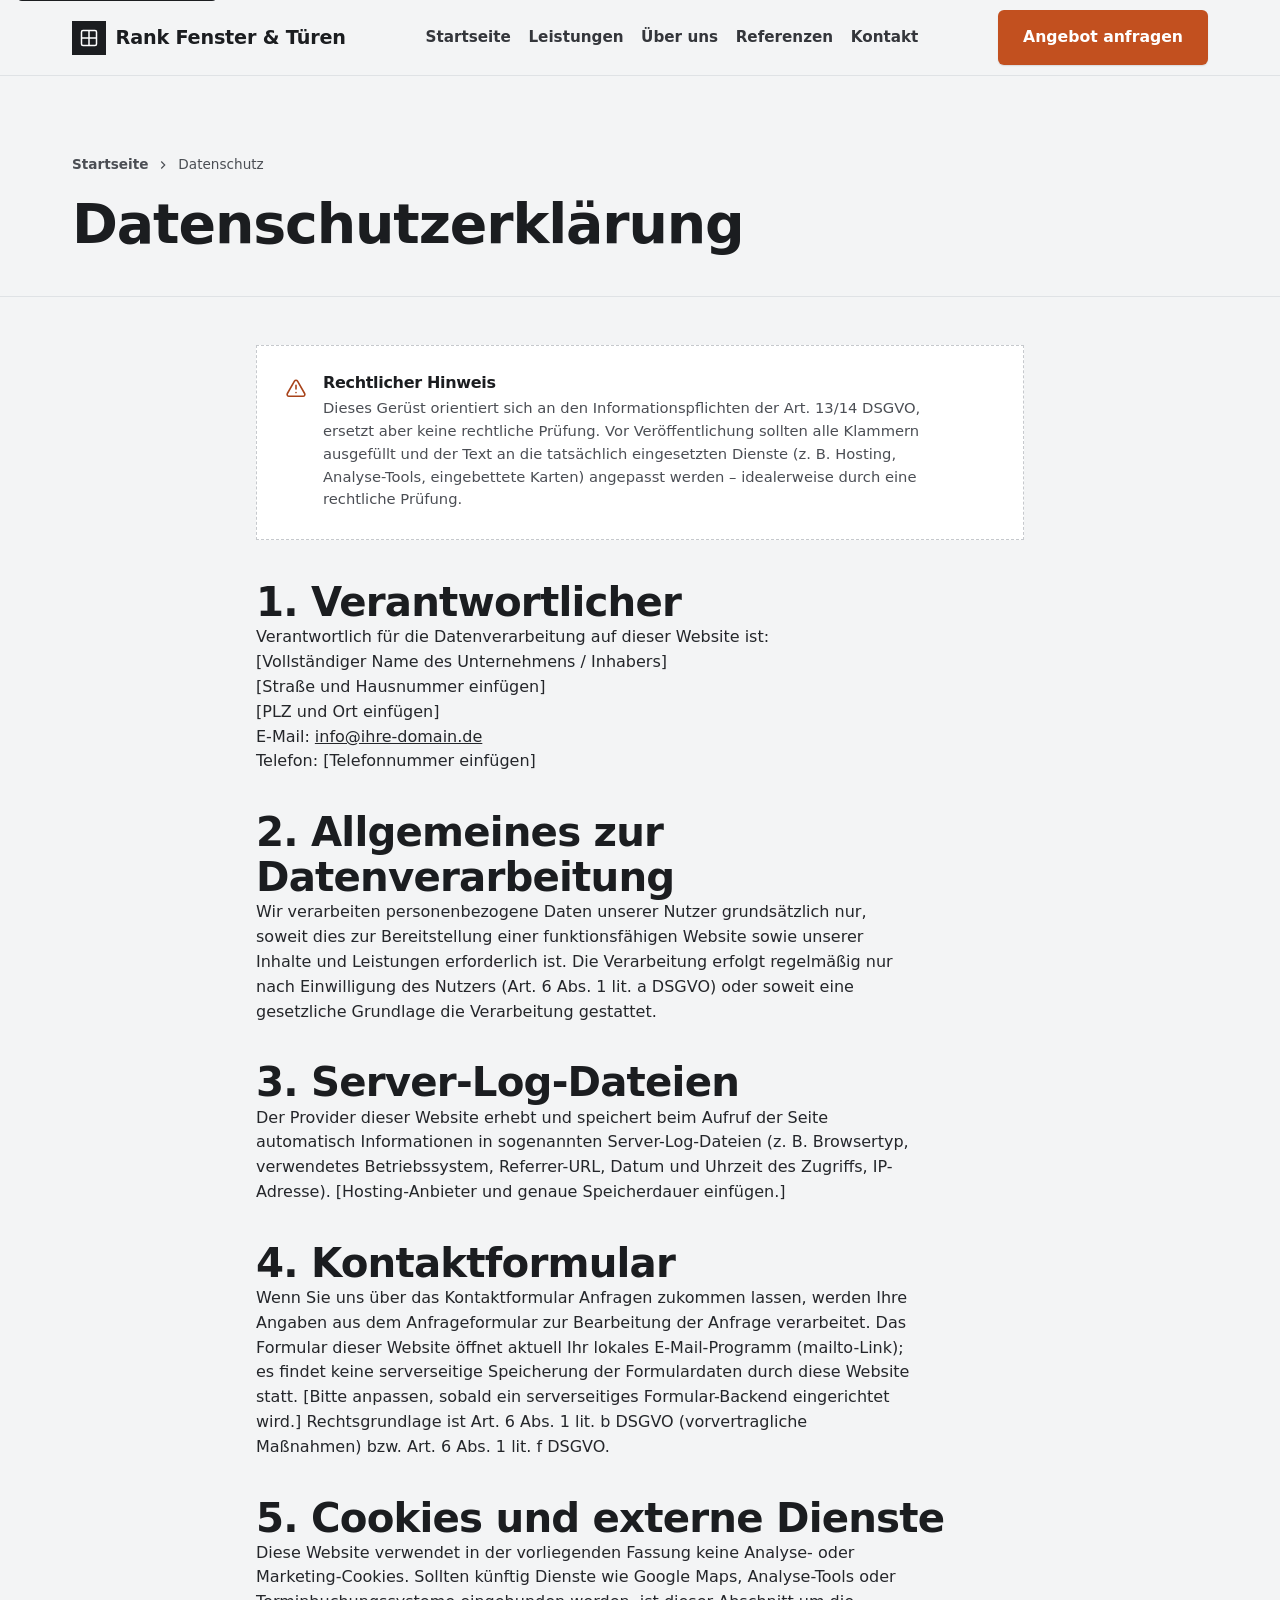
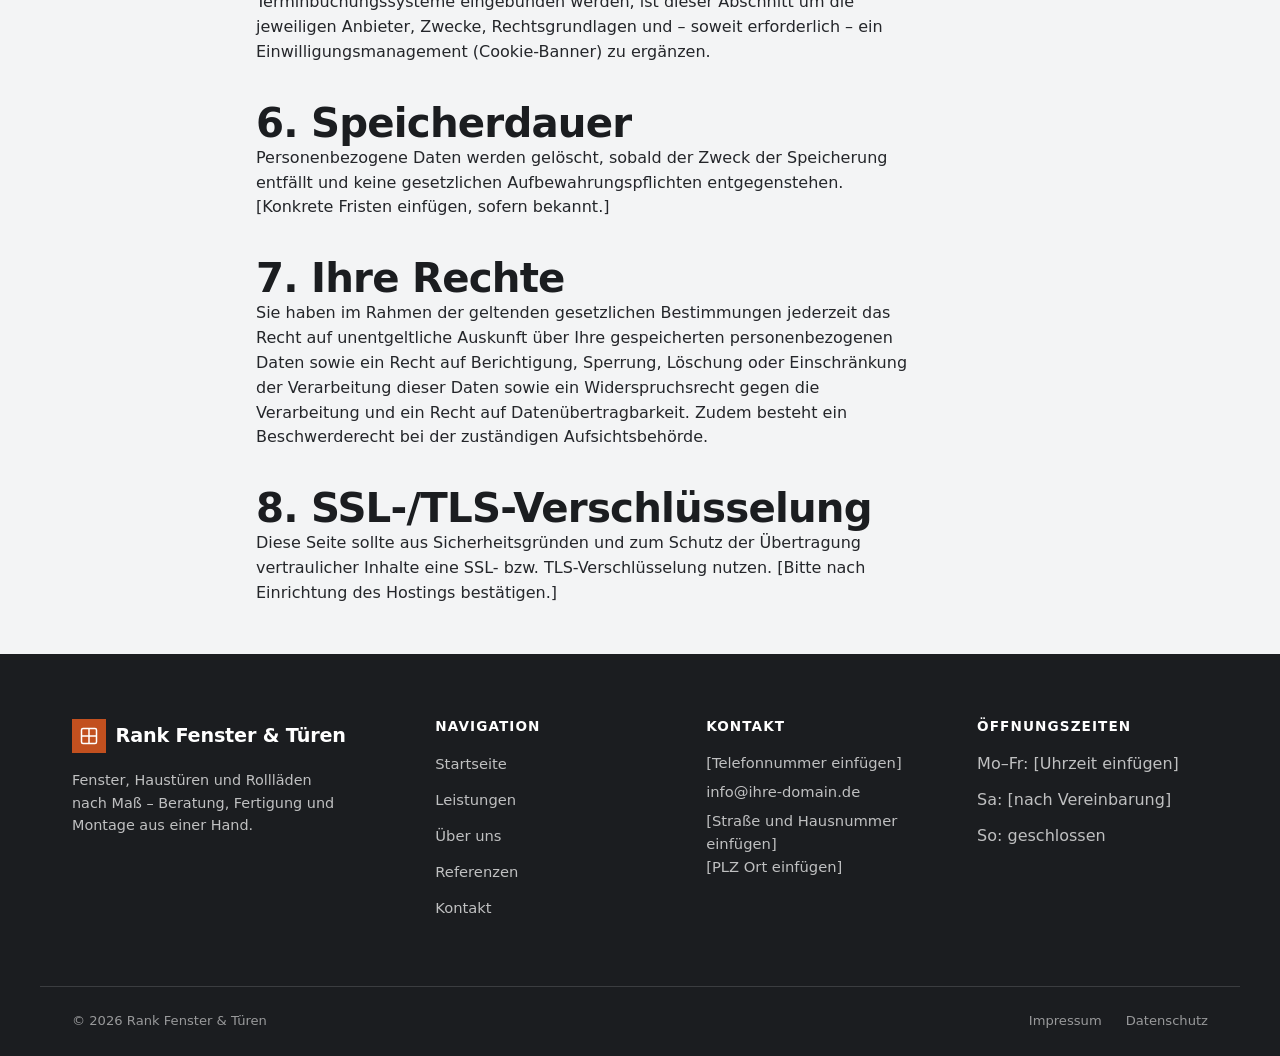
==== datenschutz.html @ 1743cc81 "Add complete company website for Rank Fenster & Türen Static HTML/CSS/JS multi-page site (Startseite" ====
<!DOCTYPE html>
<html lang="de">
<head>
<meta charset="UTF-8">
<meta name="viewport" content="width=device-width, initial-scale=1, viewport-fit=cover">
<title>Datenschutzerklärung – Rank Fenster &amp; Türen</title>
<meta name="description" content="Datenschutzerklärung von Rank Fenster & Türen.">
<link rel="canonical" href="datenschutz.html">
<meta name="theme-color" content="#1b1d20">
<meta name="robots" content="noindex">
<link rel="icon" type="image/svg+xml" href="assets/img/favicon.svg">
<link rel="stylesheet" href="assets/css/style.css">
</head>
<body>
<a class="skip-link" href="#main">Zum Inhalt springen</a>

<header class="site-header" data-site-header>
  <div class="container">
    <a href="index.html" class="brand">
      <span class="brand-mark" aria-hidden="true">
        <svg viewBox="0 0 24 24" fill="none"><rect x="2" y="2" width="20" height="20" rx="2" stroke="#fff" stroke-width="2"/><path d="M12 2V22M2 12H22" stroke="#fff" stroke-width="2"/></svg>
      </span>
      <span class="brand-name-full">Rank Fenster &amp; Türen</span>
      <span class="brand-name-short">Rank</span>
    </a>
    <nav class="nav-primary" aria-label="Hauptnavigation">
      <a href="index.html">Startseite</a>
      <a href="leistungen.html">Leistungen</a>
      <a href="ueber-uns.html">Über uns</a>
      <a href="referenzen.html">Referenzen</a>
      <a href="kontakt.html">Kontakt</a>
    </nav>
    <div class="header-actions">
      <a class="btn btn-primary" href="kontakt.html">Angebot anfragen</a>
      <button class="nav-toggle" data-nav-toggle aria-expanded="false" aria-controls="mobile-nav" aria-label="Menü öffnen">
        <svg class="icon-open" viewBox="0 0 24 24" fill="none" stroke="currentColor" stroke-width="1.75" stroke-linecap="round" aria-hidden="true"><path d="M3 6h18M3 12h18M3 18h18"/></svg>
        <svg class="icon-close" viewBox="0 0 24 24" fill="none" stroke="currentColor" stroke-width="1.75" stroke-linecap="round" aria-hidden="true"><path d="M6 6l12 12M18 6L6 18"/></svg>
      </button>
    </div>
  </div>
</header>

<div class="nav-mobile" id="mobile-nav" data-nav-mobile data-open="false">
  <nav aria-label="Mobile Navigation">
    <a href="index.html">Startseite</a>
    <a href="leistungen.html">Leistungen</a>
    <a href="ueber-uns.html">Über uns</a>
    <a href="referenzen.html">Referenzen</a>
    <a href="kontakt.html">Kontakt</a>
  </nav>
  <a class="btn btn-primary btn-block" href="kontakt.html">Angebot anfragen</a>
</div>

<main id="main">
  <div class="page-header">
    <div class="container">
      <nav class="breadcrumb" aria-label="Breadcrumb">
        <a href="index.html">Startseite</a>
        <svg viewBox="0 0 24 24" width="14" height="14" fill="none" stroke="currentColor" stroke-width="2" aria-hidden="true"><path d="m9 6 6 6-6 6"/></svg>
        <span aria-current="page">Datenschutz</span>
      </nav>
      <h1>Datenschutzerklärung</h1>
    </div>
  </div>

  <section class="section section--tight">
    <div class="container" style="max-width:52rem;">

      <div class="notice-box" style="margin-bottom:2.5rem;">
        <svg viewBox="0 0 24 24" fill="none" stroke="currentColor" stroke-width="1.75" stroke-linecap="round" stroke-linejoin="round" aria-hidden="true"><path d="M10.3 4.5 2.6 18a2 2 0 0 0 1.7 3h15.4a2 2 0 0 0 1.7-3L13.7 4.5a2 2 0 0 0-3.4 0Z"/><path d="M12 9v4M12 17h.01"/></svg>
        <div>
          <h2>Rechtlicher Hinweis</h2>
          <p>Dieses Gerüst orientiert sich an den Informationspflichten der Art. 13/14 DSGVO, ersetzt aber keine rechtliche Prüfung. Vor Veröffentlichung sollten alle Klammern ausgefüllt und der Text an die tatsächlich eingesetzten Dienste (z.&nbsp;B. Hosting, Analyse-Tools, eingebettete Karten) angepasst werden – idealerweise durch eine rechtliche Prüfung.</p>
        </div>
      </div>

      <h2>1. Verantwortlicher</h2>
      <p>
        Verantwortlich für die Datenverarbeitung auf dieser Website ist:<br>
        [Vollständiger Name des Unternehmens / Inhabers]<br>
        [Straße und Hausnummer einfügen]<br>
        [PLZ und Ort einfügen]<br>
        E-Mail: <a href="mailto:info@ihre-domain.de" style="text-decoration:underline;">info@ihre-domain.de</a><br>
        Telefon: [Telefonnummer einfügen]
      </p>

      <h2 style="margin-top:2.25rem;">2. Allgemeines zur Datenverarbeitung</h2>
      <p>Wir verarbeiten personenbezogene Daten unserer Nutzer grundsätzlich nur, soweit dies zur Bereitstellung einer funktionsfähigen Website sowie unserer Inhalte und Leistungen erforderlich ist. Die Verarbeitung erfolgt regelmäßig nur nach Einwilligung des Nutzers (Art. 6 Abs. 1 lit. a DSGVO) oder soweit eine gesetzliche Grundlage die Verarbeitung gestattet.</p>

      <h2 style="margin-top:2.25rem;">3. Server-Log-Dateien</h2>
      <p>Der Provider dieser Website erhebt und speichert beim Aufruf der Seite automatisch Informationen in sogenannten Server-Log-Dateien (z.&nbsp;B. Browsertyp, verwendetes Betriebssystem, Referrer-URL, Datum und Uhrzeit des Zugriffs, IP-Adresse). [Hosting-Anbieter und genaue Speicherdauer einfügen.]</p>

      <h2 style="margin-top:2.25rem;">4. Kontaktformular</h2>
      <p>Wenn Sie uns über das Kontaktformular Anfragen zukommen lassen, werden Ihre Angaben aus dem Anfrageformular zur Bearbeitung der Anfrage verarbeitet. Das Formular dieser Website öffnet aktuell Ihr lokales E-Mail-Programm (mailto-Link); es findet keine serverseitige Speicherung der Formulardaten durch diese Website statt. [Bitte anpassen, sobald ein serverseitiges Formular-Backend eingerichtet wird.] Rechtsgrundlage ist Art. 6 Abs. 1 lit. b DSGVO (vorvertragliche Maßnahmen) bzw. Art. 6 Abs. 1 lit. f DSGVO.</p>

      <h2 style="margin-top:2.25rem;">5. Cookies und externe Dienste</h2>
      <p>Diese Website verwendet in der vorliegenden Fassung keine Analyse- oder Marketing-Cookies. Sollten künftig Dienste wie Google Maps, Analyse-Tools oder Terminbuchungssysteme eingebunden werden, ist dieser Abschnitt um die jeweiligen Anbieter, Zwecke, Rechtsgrundlagen und – soweit erforderlich – ein Einwilligungsmanagement (Cookie-Banner) zu ergänzen.</p>

      <h2 style="margin-top:2.25rem;">6. Speicherdauer</h2>
      <p>Personenbezogene Daten werden gelöscht, sobald der Zweck der Speicherung entfällt und keine gesetzlichen Aufbewahrungspflichten entgegenstehen. [Konkrete Fristen einfügen, sofern bekannt.]</p>

      <h2 style="margin-top:2.25rem;">7. Ihre Rechte</h2>
      <p>Sie haben im Rahmen der geltenden gesetzlichen Bestimmungen jederzeit das Recht auf unentgeltliche Auskunft über Ihre gespeicherten personenbezogenen Daten sowie ein Recht auf Berichtigung, Sperrung, Löschung oder Einschränkung der Verarbeitung dieser Daten sowie ein Widerspruchsrecht gegen die Verarbeitung und ein Recht auf Datenübertragbarkeit. Zudem besteht ein Beschwerderecht bei der zuständigen Aufsichtsbehörde.</p>

      <h2 style="margin-top:2.25rem;">8. SSL-/TLS-Verschlüsselung</h2>
      <p>Diese Seite sollte aus Sicherheitsgründen und zum Schutz der Übertragung vertraulicher Inhalte eine SSL- bzw. TLS-Verschlüsselung nutzen. [Bitte nach Einrichtung des Hostings bestätigen.]</p>

    </div>
  </section>
</main>

<footer class="site-footer">
  <div class="container footer-grid">
    <div class="footer-brand">
      <a href="index.html" class="brand">
        <span class="brand-mark" aria-hidden="true">
          <svg viewBox="0 0 24 24" fill="none"><rect x="2" y="2" width="20" height="20" rx="2" stroke="#fff" stroke-width="2"/><path d="M12 2V22M2 12H22" stroke="#fff" stroke-width="2"/></svg>
        </span>
        <span>Rank Fenster &amp; Türen</span>
      </a>
      <p>Fenster, Haustüren und Rollläden nach Maß – Beratung, Fertigung und Montage aus einer Hand.</p>
    </div>
    <div class="footer-col">
      <h3>Navigation</h3>
      <ul>
        <li><a href="index.html">Startseite</a></li>
        <li><a href="leistungen.html">Leistungen</a></li>
        <li><a href="ueber-uns.html">Über uns</a></li>
        <li><a href="referenzen.html">Referenzen</a></li>
        <li><a href="kontakt.html">Kontakt</a></li>
      </ul>
    </div>
    <div class="footer-col">
      <h3>Kontakt</h3>
      <address>
        <a href="tel:+49XXXXXXXXX">[Telefonnummer einfügen]</a>
        <a href="mailto:info@ihre-domain.de">info@ihre-domain.de</a>
        <span>[Straße und Hausnummer einfügen]<br>[PLZ Ort einfügen]</span>
      </address>
    </div>
    <div class="footer-col">
      <h3>Öffnungszeiten</h3>
      <ul>
        <li>Mo–Fr: [Uhrzeit einfügen]</li>
        <li>Sa: [nach Vereinbarung]</li>
        <li>So: geschlossen</li>
      </ul>
    </div>
  </div>
  <div class="container footer-bottom">
    <span>&copy; <span data-current-year>2026</span> Rank Fenster &amp; Türen</span>
    <ul>
      <li><a href="impressum.html">Impressum</a></li>
      <li><a href="datenschutz.html">Datenschutz</a></li>
    </ul>
  </div>
</footer>

<script src="assets/js/main.js"></script>
</body>
</html>
---- assets/css/style.css ----
/* ==========================================================================
   RANK – FENSTER UND TÜREN
   Design-System: Tokens, Basis, Komponenten
   Farbwelt: kühles Anthrazit + kühles Off-White + Terrakotta-Akzent
   Radien: 0px für Bild-/Rahmenflächen ("Fenster"-Motiv), 6px für Bedienelemente
   ========================================================================== */

@font-face {
  font-family: 'Manrope';
  src: local('Manrope');
  font-display: swap;
}

:root {
  /* ---- Farben ---- */
  --ink-900: #1b1d20;
  --ink-800: #24262a;
  --ink-700: #34363b;
  --ink-600: #4b4e54;
  --ink-400: #7a7e85;
  --ink-200: #c6c9cd;

  --paper: #f3f4f5;
  --surface: #ffffff;
  --line: #dfe2e5;
  --line-strong: #c6c9cd;

  --accent: #c2501f;
  --accent-600: #a8431a;
  --accent-tint: #fbe8e0;
  --accent-ink: #ffffff;

  --success: #2f6b4f;
  --error: #b3261e;

  /* ---- Typografie ---- */
  --font-sans: 'Manrope', ui-sans-serif, system-ui, -apple-system, 'Segoe UI', Roboto, 'Helvetica Neue', Arial, sans-serif;

  /* ---- Radien (bewusst zweigeteilt, siehe oben) ---- */
  --radius-frame: 0px;
  --radius-control: 6px;
  --radius-pill: 999px;

  /* ---- Schatten (anthrazit-getönt, nie reines Schwarz) ---- */
  --shadow-sm: 0 1px 2px rgba(27, 29, 32, 0.07), 0 1px 1px rgba(27, 29, 32, 0.05);
  --shadow-md: 0 12px 28px rgba(27, 29, 32, 0.12);
  --shadow-lg: 0 24px 56px rgba(27, 29, 32, 0.18);

  /* ---- Easing (emil-design-eng) ---- */
  --ease-out: cubic-bezier(0.23, 1, 0.32, 1);
  --ease-in-out: cubic-bezier(0.77, 0, 0.175, 1);

  /* ---- Layout ---- */
  --container-max: 1200px;
  --header-h: 76px;

  color-scheme: light;
}

/* ==========================================================================
   Reset
   ========================================================================== */

*, *::before, *::after { box-sizing: border-box; }
* { margin: 0; }

html {
  -webkit-text-size-adjust: 100%;
  -webkit-tap-highlight-color: transparent;
  overscroll-behavior: none;
  scroll-behavior: smooth;
}

body {
  font-family: var(--font-sans);
  color: var(--ink-800);
  background: var(--paper);
  font-size: 16px;
  line-height: 1.55;
  -webkit-font-smoothing: antialiased;
  text-rendering: optimizeLegibility;
  min-height: 100dvh;
  display: flex;
  flex-direction: column;
  overflow-x: hidden;
  overflow-wrap: break-word;
}

img, picture, svg, video { display: block; max-width: 100%; }
img { height: auto; }

button, input, textarea, select { font: inherit; color: inherit; }
button { cursor: pointer; }

a { color: inherit; text-decoration: none; }

ul, ol { list-style: none; padding: 0; }

h1, h2, h3, h4 {
  font-family: var(--font-sans);
  font-weight: 700;
  letter-spacing: -0.02em;
  line-height: 1.12;
  color: var(--ink-900);
  overflow-wrap: break-word;
  hyphens: auto;
}

h1 { font-size: clamp(2.25rem, 1.7rem + 2.2vw, 3.6rem); line-height: 1.06; }
h2 { font-size: clamp(1.75rem, 1.4rem + 1.4vw, 2.6rem); }
h3 { font-size: clamp(1.25rem, 1.1rem + 0.6vw, 1.5rem); }
h4 { font-size: 1.05rem; }

p { max-width: 65ch; overflow-wrap: break-word; }

@media (prefers-reduced-motion: reduce) {
  html { scroll-behavior: auto; }
  *, *::before, *::after {
    animation-duration: 0.001ms !important;
    animation-iteration-count: 1 !important;
    transition-duration: 0.001ms !important;
    scroll-behavior: auto !important;
  }
}

/* ==========================================================================
   Accessibility helpers
   ========================================================================== */

.visually-hidden {
  position: absolute;
  width: 1px; height: 1px;
  padding: 0; margin: -1px;
  overflow: hidden;
  clip: rect(0, 0, 0, 0);
  white-space: nowrap;
  border: 0;
}

.skip-link {
  position: absolute;
  left: 1rem;
  top: -3rem;
  background: var(--ink-900);
  color: #fff;
  padding: 0.75rem 1.25rem;
  border-radius: var(--radius-control);
  z-index: 100;
  transition: top 160ms var(--ease-out);
}
.skip-link:focus {
  top: 1rem;
}

:focus-visible {
  outline: 2.5px solid var(--accent);
  outline-offset: 3px;
  border-radius: 2px;
}

/* ==========================================================================
   Layout helpers
   ========================================================================== */

.container {
  width: 100%;
  max-width: var(--container-max);
  margin-inline: auto;
  padding-inline: 1.25rem;
}

@media (min-width: 768px) {
  .container { padding-inline: 2rem; }
}

.section {
  padding-block: clamp(3.5rem, 3rem + 2vw, 6.5rem);
}
.section--tight { padding-block: clamp(2.5rem, 2.2rem + 1vw, 4rem); }
.section--dark {
  background: var(--ink-900);
  color: rgba(255, 255, 255, 0.92);
}
.section--dark h2, .section--dark h3 { color: #fff; }
.section--surface { background: var(--surface); }
.section--border-t { border-top: 1px solid var(--line); }

.section-head {
  max-width: 46rem;
  margin-bottom: clamp(2rem, 1.6rem + 1.5vw, 3.25rem);
}
.section-head--center { margin-inline: auto; text-align: center; }

.eyebrow {
  display: inline-flex;
  align-items: center;
  gap: 0.5rem;
  font-size: 0.75rem;
  font-weight: 700;
  letter-spacing: 0.14em;
  text-transform: uppercase;
  color: var(--accent-600);
  margin-bottom: 0.9rem;
}
.eyebrow::before {
  content: "";
  width: 18px;
  height: 2px;
  background: var(--accent);
  display: inline-block;
}
.section--dark .eyebrow { color: #e59672; }

.lead {
  font-size: 1.1rem;
  color: var(--ink-600);
  max-width: 42rem;
}
.section--dark .lead { color: rgba(255, 255, 255, 0.72); }

.grid { display: grid; gap: 1.5rem; }
.grid > * { min-width: 0; }

@media (min-width: 768px) {
  .grid-2 { grid-template-columns: repeat(2, 1fr); }
  .grid-3 { grid-template-columns: repeat(3, 1fr); }
  .grid-4 { grid-template-columns: repeat(4, 1fr); }
}

/* ==========================================================================
   Buttons
   ========================================================================== */

.btn {
  --btn-fg: var(--ink-900);
  display: inline-flex;
  align-items: center;
  justify-content: center;
  gap: 0.55rem;
  white-space: nowrap;
  padding: 0.9rem 1.5rem;
  font-weight: 700;
  font-size: 0.98rem;
  border-radius: var(--radius-control);
  border: 1.5px solid transparent;
  touch-action: manipulation;
  user-select: none;
  -webkit-user-select: none;
  transition: transform 140ms var(--ease-out), background 160ms var(--ease-out),
    border-color 160ms var(--ease-out), color 160ms var(--ease-out), box-shadow 160ms var(--ease-out);
}
.btn:active { transform: scale(0.97); }

.btn-primary {
  background: var(--accent);
  color: #fff;
  box-shadow: var(--shadow-sm);
}
@media (hover: hover) and (pointer: fine) {
  .btn-primary:hover { background: var(--accent-600); }
}

.btn-secondary {
  background: transparent;
  border-color: var(--ink-900);
  color: var(--ink-900);
}
.section--dark .btn-secondary { border-color: rgba(255, 255, 255, 0.55); color: #fff; }
@media (hover: hover) and (pointer: fine) {
  .btn-secondary:hover { background: var(--ink-900); color: #fff; }
  .section--dark .btn-secondary:hover { background: rgba(255, 255, 255, 0.12); }
}

.btn-ghost {
  display: inline-flex;
  align-items: center;
  gap: 0.4rem;
  background: transparent;
  color: var(--ink-900);
  font-weight: 700;
  font-size: 0.95rem;
  padding-inline: 0.25rem;
  border-radius: 2px;
  touch-action: manipulation;
}
.btn-ghost svg { width: 1.1em; height: 1.1em; flex: none; transition: transform 200ms var(--ease-out); }
@media (hover: hover) and (pointer: fine) {
  .btn-ghost:hover svg { transform: translateX(3px); }
}

.btn-block { width: 100%; }

.btn svg { width: 1.1em; height: 1.1em; flex: none; }

/* ==========================================================================
   Header / Navigation
   ========================================================================== */

.site-header {
  position: sticky;
  top: 0;
  z-index: 50;
  height: calc(var(--header-h) + env(safe-area-inset-top, 0px));
  padding-top: env(safe-area-inset-top, 0px);
  display: flex;
  align-items: center;
  background: rgba(243, 244, 245, 0.88);
  backdrop-filter: blur(14px) saturate(140%);
  -webkit-backdrop-filter: blur(14px) saturate(140%);
  border-bottom: 1px solid var(--line);
}

.site-header .container {
  display: flex;
  align-items: center;
  justify-content: space-between;
  gap: 1.5rem;
}

.brand {
  display: inline-flex;
  align-items: center;
  gap: 0.6rem;
  font-weight: 800;
  font-size: 1.2rem;
  letter-spacing: -0.01em;
  color: var(--ink-900);
  flex: none;
}
.brand-mark {
  width: 34px;
  height: 34px;
  flex: none;
  background: var(--ink-900);
  display: grid;
  place-items: center;
}
.brand-mark svg { width: 18px; height: 18px; }
.brand-name-full { display: none; }
@media (min-width: 460px) {
  .brand-name-full { display: inline; }
  .brand-name-short { display: none; }
}

.nav-primary {
  display: none;
}
@media (min-width: 1024px) {
  .nav-primary {
    display: flex;
    align-items: center;
    gap: 1.1rem;
    flex: 1;
    justify-content: center;
  }
  .nav-primary a {
    font-size: 0.95rem;
    font-weight: 600;
    color: var(--ink-700);
    position: relative;
    padding-block: 0.35rem;
  }
  .nav-primary a::after {
    content: "";
    position: absolute;
    left: 0; right: 100%;
    bottom: 0;
    height: 2px;
    background: var(--accent);
    transition: right 200ms var(--ease-out);
  }
  @media (hover: hover) and (pointer: fine) {
    .nav-primary a:hover::after { right: 0; }
    .nav-primary a:hover { color: var(--ink-900); }
  }
  .nav-primary a[aria-current="page"] { color: var(--ink-900); }
  .nav-primary a[aria-current="page"]::after { right: 0; }
}

.header-actions {
  display: flex;
  align-items: center;
  gap: 0.6rem;
  flex: none;
}

.header-actions .btn-primary { display: none; }
@media (min-width: 560px) {
  .header-actions .btn-primary { display: inline-flex; }
}

.nav-toggle {
  display: inline-flex;
  align-items: center;
  justify-content: center;
  width: 44px;
  height: 44px;
  background: transparent;
  border: 1.5px solid var(--line-strong);
  border-radius: var(--radius-control);
  touch-action: manipulation;
}
@media (min-width: 1024px) {
  .nav-toggle { display: none; }
}
.nav-toggle svg { width: 20px; height: 20px; }
.nav-toggle .icon-close { display: none; }
.nav-toggle[aria-expanded="true"] .icon-open { display: none; }
.nav-toggle[aria-expanded="true"] .icon-close { display: block; }

.nav-mobile {
  position: fixed;
  inset: calc(var(--header-h) + env(safe-area-inset-top, 0px)) 0 0 0;
  background: var(--paper);
  z-index: 49;
  padding: 1.5rem 1.25rem calc(2.5rem + env(safe-area-inset-bottom, 0px));
  overflow-y: auto;
  transform: translateY(-8px);
  opacity: 0;
  pointer-events: none;
  transition: opacity 220ms var(--ease-out), transform 220ms var(--ease-out);
}
.nav-mobile[data-open="true"] {
  opacity: 1;
  transform: translateY(0);
  pointer-events: auto;
}
@media (min-width: 1024px) {
  .nav-mobile { display: none; }
}
.nav-mobile a {
  display: flex;
  align-items: center;
  justify-content: space-between;
  font-size: 1.2rem;
  font-weight: 700;
  padding: 1.05rem 0.25rem;
  border-bottom: 1px solid var(--line);
  color: var(--ink-900);
}
.nav-mobile .btn { margin-top: 1.5rem; }
.nav-mobile-contact {
  margin-top: 1.75rem;
  display: flex;
  flex-direction: column;
  gap: 0.6rem;
  font-weight: 600;
  color: var(--ink-700);
}
.nav-mobile-contact a { display: inline-flex; align-items: center; gap: 0.5rem; }
.nav-mobile-contact svg { width: 1.1em; height: 1.1em; color: var(--accent); }

/* ==========================================================================
   Hero
   ========================================================================== */

.hero {
  position: relative;
  min-height: 86svh;
  display: flex;
  align-items: flex-end;
  color: #fff;
  overflow: hidden;
}
.hero-media {
  position: absolute;
  inset: 0;
  z-index: 0;
  background:
    radial-gradient(60% 55% at 84% 18%, rgba(194, 80, 31, 0.35), rgba(194, 80, 31, 0) 70%),
    linear-gradient(200deg, #202226 0%, #1b1d20 55%, #17181b 100%);
  overflow: hidden;
}
.hero-media .mullion-grid {
  position: absolute;
  inset: 0;
  background-image:
    linear-gradient(90deg, rgba(255, 255, 255, 0.07) 1px, transparent 1px),
    linear-gradient(0deg, rgba(255, 255, 255, 0.07) 1px, transparent 1px);
  background-size: 8.33% 16.66%;
}
.hero-media .pane {
  position: absolute;
  border: 1.5px solid rgba(255, 255, 255, 0.16);
}
.hero-media .pane--glow {
  border-color: rgba(243, 195, 172, 0.5);
  background: linear-gradient(155deg, rgba(194, 80, 31, 0.32), rgba(194, 80, 31, 0) 65%);
}
.hero-media::after {
  content: "";
  position: absolute;
  inset: 0;
  background:
    linear-gradient(0deg, rgba(17, 18, 20, 0.92) 0%, rgba(17, 18, 20, 0.55) 40%, rgba(17, 18, 20, 0.18) 64%, rgba(17,18,20,0.32) 100%),
    linear-gradient(100deg, rgba(17, 18, 20, 0.6) 0%, rgba(17, 18, 20, 0) 44%);
}
.hero-content {
  position: relative;
  z-index: 1;
  padding-block: clamp(2.5rem, 2rem + 3vw, 4.5rem);
  max-width: 40rem;
}
.hero .eyebrow { color: #f3c3ac; }
.hero h1 { color: #fff; margin-bottom: 1.1rem; }
.hero-lead {
  font-size: 1.15rem;
  color: rgba(255, 255, 255, 0.86);
  max-width: 34rem;
  margin-bottom: 2rem;
}
.hero-actions {
  display: flex;
  flex-wrap: wrap;
  gap: 0.9rem;
}
.hero .btn-secondary { border-color: rgba(255, 255, 255, 0.6); color: #fff; }
@media (hover: hover) and (pointer: fine) {
  .hero .btn-secondary:hover { background: rgba(255, 255, 255, 0.14); }
}

.hero-note {
  position: relative;
  z-index: 1;
  margin-top: 2.25rem;
  padding-top: 1.25rem;
  border-top: 1px solid rgba(255, 255, 255, 0.22);
  display: flex;
  gap: 1.75rem;
  flex-wrap: wrap;
  font-size: 0.85rem;
  color: rgba(255, 255, 255, 0.78);
}
.hero-note strong { color: #fff; display: block; font-size: 1.05rem; }

/* ==========================================================================
   Frame motif (Second-read moment: Fensterrahmen-Ecken)
   ========================================================================== */

.corner-frame {
  position: relative;
  padding: 14px;
}
.corner-frame::before,
.corner-frame::after,
.corner-frame .cf-tr,
.corner-frame .cf-bl {
  content: "";
  position: absolute;
  width: 28px;
  height: 28px;
  border: 2.5px solid var(--accent);
  pointer-events: none;
}
.corner-frame::before { top: 0; left: 0; border-right: none; border-bottom: none; }
.corner-frame::after { bottom: 0; right: 0; border-left: none; border-top: none; }
.corner-frame img {
  width: 100%;
  aspect-ratio: 4 / 5;
  object-fit: cover;
}

/* ==========================================================================
   Trust strip
   ========================================================================== */

.trust-strip {
  display: grid;
  gap: 1.75rem 1.5rem;
  grid-template-columns: repeat(2, 1fr);
}
@media (min-width: 768px) {
  .trust-strip { grid-template-columns: repeat(4, 1fr); }
}
.trust-item {
  display: flex;
  flex-direction: column;
  gap: 0.65rem;
  padding-top: 1.1rem;
  border-top: 2px solid var(--ink-900);
  min-width: 0;
}
.trust-item svg { width: 26px; height: 26px; color: var(--accent); }
.trust-item h3 { font-size: 1rem; }
.trust-item p { font-size: 0.92rem; color: var(--ink-600); }

/* ==========================================================================
   Services bento
   ========================================================================== */

.services-bento {
  display: grid;
  gap: 1.25rem;
  grid-template-columns: 1fr;
}
@media (min-width: 768px) {
  .services-bento {
    grid-template-columns: repeat(4, 1fr);
    grid-template-rows: 200px 200px 160px;
  }
  .services-bento .service-card--lead { grid-column: 1 / 3; grid-row: 1 / 3; }
  .services-bento .service-card--a { grid-column: 3 / 5; grid-row: 1; }
  .services-bento .service-card--b { grid-column: 3 / 5; grid-row: 2; }
  .services-bento .service-card--c { grid-column: 1 / 5; grid-row: 3; }
}

.service-card {
  position: relative;
  border-radius: var(--radius-frame);
  border: 1px solid var(--line);
  background: var(--surface);
  padding: 1.75rem;
  display: flex;
  flex-direction: column;
  justify-content: flex-end;
  min-height: 200px;
  min-width: 0;
  overflow: hidden;
  isolation: isolate;
  transition: border-color 200ms var(--ease-out), transform 200ms var(--ease-out);
}
@media (hover: hover) and (pointer: fine) {
  .service-card:hover { border-color: var(--ink-900); }
}
.service-icon {
  width: 40px;
  height: 40px;
  color: var(--accent);
  margin-bottom: auto;
}
.service-card h3 { margin-bottom: 0.4rem; }
.service-card p { font-size: 0.93rem; color: var(--ink-600); margin-bottom: 0; }
.service-card .btn-ghost { margin-top: 1rem; font-size: 0.88rem; }

/* Varianten - stehen bewusst NACH den Basisregeln, damit ihre
   Textfarben (gleiche Selektor-Spezifität) zuverlässig gewinnen. */
.service-card--lead {
  background: var(--ink-900);
  color: #fff;
  justify-content: space-between;
  min-height: 320px;
}
.service-card--lead .service-icon { color: #f3c3ac; }
.service-card--lead h3 { color: #fff; }
.service-card--lead p { color: rgba(255, 255, 255, 0.72); }
.service-card--lead .btn-ghost { color: #fff; }
.service-card--c {
  background: var(--accent-tint);
  border-color: transparent;
}

/* ==========================================================================
   Process / Ablauf
   ========================================================================== */

.process-list {
  display: grid;
  gap: 0;
  grid-template-columns: 1fr;
  border-top: 1px solid var(--line);
}
@media (min-width: 900px) {
  .process-list { grid-template-columns: repeat(4, 1fr); border-top: none; }
}
.process-step {
  padding: 1.75rem 0;
  border-bottom: 1px solid var(--line);
  position: relative;
  min-width: 0;
}
@media (min-width: 900px) {
  .process-step {
    padding: 0 1.5rem 0 0;
    border-bottom: none;
    border-right: 1px solid var(--line);
  }
  .process-step:last-child { border-right: none; padding-right: 0; }
}
.process-step .num {
  font-size: 0.8rem;
  font-weight: 700;
  color: var(--accent);
  letter-spacing: 0.08em;
  display: block;
  margin-bottom: 0.6rem;
}
.process-step h3 { margin-bottom: 0.4rem; }
.process-step p { font-size: 0.92rem; color: var(--ink-600); }

/* ==========================================================================
   Advantages
   ========================================================================== */

.advantages {
  display: grid;
  gap: 1px;
  background: var(--line);
  border: 1px solid var(--line);
}
@media (min-width: 768px) {
  .advantages { grid-template-columns: repeat(2, 1fr); }
}
.advantage {
  background: var(--surface);
  padding: 1.75rem;
  display: flex;
  gap: 1rem;
  min-width: 0;
}
.advantage svg { width: 24px; height: 24px; color: var(--accent); flex: none; margin-top: 0.15rem; }
.advantage h3 { margin-bottom: 0.35rem; font-size: 1.05rem; }
.advantage p { font-size: 0.92rem; color: var(--ink-600); margin-bottom: 0; }

/* ==========================================================================
   Placeholder / Hinweis-Box (Referenzen, rechtliche Seiten)
   ========================================================================== */

.notice-box {
  border: 1.5px dashed var(--line-strong);
  background: var(--surface);
  padding: 1.75rem;
  display: flex;
  gap: 1rem;
  align-items: flex-start;
}
.notice-box svg {
  width: 22px; height: 22px; flex: none;
  color: var(--accent-600);
  margin-top: 0.2rem;
}
.notice-box h2, .notice-box h3 { font-size: 1rem; margin-bottom: 0.35rem; }
.notice-box p { font-size: 0.92rem; color: var(--ink-600); margin-bottom: 0; }
.notice-box + .notice-box { margin-top: 1rem; }

/* ==========================================================================
   FAQ (native details/summary)
   ========================================================================== */

.faq-list {
  border-top: 1px solid var(--line);
}
.faq-item {
  border-bottom: 1px solid var(--line);
}
.faq-item summary {
  list-style: none;
  cursor: pointer;
  display: flex;
  align-items: center;
  justify-content: space-between;
  gap: 1rem;
  padding: 1.35rem 0.25rem;
  font-weight: 700;
  font-size: 1.02rem;
  color: var(--ink-900);
  touch-action: manipulation;
}
.faq-item summary::-webkit-details-marker { display: none; }
.faq-item summary .faq-plus {
  flex: none;
  width: 26px; height: 26px;
  border-radius: var(--radius-pill);
  border: 1.5px solid var(--ink-900);
  display: grid;
  place-items: center;
  position: relative;
}
.faq-item summary .faq-plus::before,
.faq-item summary .faq-plus::after {
  content: "";
  position: absolute;
  background: var(--ink-900);
  transition: transform 220ms var(--ease-out), opacity 220ms var(--ease-out);
}
.faq-item summary .faq-plus::before { width: 11px; height: 1.5px; }
.faq-item summary .faq-plus::after { width: 1.5px; height: 11px; }
.faq-item[open] summary .faq-plus::after { transform: rotate(90deg); opacity: 0; }
.faq-item .faq-answer {
  padding: 0 0.25rem 1.5rem;
  color: var(--ink-600);
  font-size: 0.96rem;
  max-width: 60ch;
}

/* ==========================================================================
   Kontakt-Band (finale CTA)
   ========================================================================== */

.cta-band {
  display: flex;
  flex-direction: column;
  gap: 2rem;
  align-items: flex-start;
  justify-content: space-between;
}
@media (min-width: 900px) {
  .cta-band { flex-direction: row; align-items: center; }
}
.cta-band h2 { max-width: 22ch; }
.cta-band-actions {
  display: flex;
  flex-wrap: wrap;
  gap: 0.9rem;
  flex: none;
}

/* ==========================================================================
   Footer
   ========================================================================== */

.site-footer {
  background: var(--ink-900);
  color: rgba(255, 255, 255, 0.72);
  margin-top: auto;
}
.footer-grid {
  display: grid;
  gap: 2.5rem;
  grid-template-columns: 1fr;
  padding-block: clamp(3rem, 2.5rem + 2vw, 4.5rem);
}
@media (min-width: 768px) {
  .footer-grid { grid-template-columns: 1.4fr 1fr 1fr 1fr; }
}
.footer-brand .brand { color: #fff; }
.footer-brand .brand-mark { background: var(--accent); }
.footer-brand p { font-size: 0.9rem; margin-top: 1rem; max-width: 30ch; }
.footer-col h3 {
  color: #fff;
  font-size: 0.85rem;
  letter-spacing: 0.08em;
  text-transform: uppercase;
  margin-bottom: 1.1rem;
}
.footer-col ul { display: flex; flex-direction: column; gap: 0.7rem; }
.footer-col a, .footer-col address { font-size: 0.92rem; font-style: normal; }
.footer-col address { display: flex; flex-direction: column; gap: 0.4rem; }
@media (hover: hover) and (pointer: fine) {
  .footer-col a:hover { color: #fff; }
}
.footer-bottom {
  border-top: 1px solid rgba(255, 255, 255, 0.14);
  padding-block: 1.5rem;
  display: flex;
  flex-wrap: wrap;
  gap: 1rem;
  justify-content: space-between;
  font-size: 0.82rem;
  color: rgba(255, 255, 255, 0.55);
}
.footer-bottom ul { display: flex; gap: 1.5rem; flex-wrap: wrap; }

/* ==========================================================================
   Page header (Unterseiten)
   ========================================================================== */

.page-header {
  padding-block: clamp(3rem, 2.5rem + 3vw, 5.5rem) clamp(2rem, 1.8rem + 1vw, 3rem);
  border-bottom: 1px solid var(--line);
}
.breadcrumb {
  display: flex;
  align-items: center;
  gap: 0.5rem;
  font-size: 0.85rem;
  color: var(--ink-600);
  margin-bottom: 1.25rem;
}
.breadcrumb a { font-weight: 600; }
@media (hover: hover) and (pointer: fine) {
  .breadcrumb a:hover { color: var(--ink-900); }
}
.page-header h1 { max-width: 20ch; }
.page-header .lead { margin-top: 1rem; }

/* ==========================================================================
   Detail blocks (Leistungen)
   ========================================================================== */

.detail-row {
  display: grid;
  gap: 2.5rem;
  align-items: center;
  grid-template-columns: 1fr;
}
.detail-row > * { min-width: 0; }
@media (min-width: 900px) {
  .detail-row { grid-template-columns: 1fr 1fr; }
  .detail-row--reverse .detail-row-media { order: 2; }
}
.detail-row-media img {
  width: 100%;
  aspect-ratio: 4 / 3;
  object-fit: cover;
  border: 1px solid var(--line);
}
.detail-row-body ul {
  display: flex;
  flex-direction: column;
  gap: 0.75rem;
  margin-top: 1.5rem;
}
.detail-row-body li {
  display: flex;
  gap: 0.65rem;
  font-size: 0.95rem;
  color: var(--ink-700);
  align-items: flex-start;
}
.detail-row-body li svg { width: 20px; height: 20px; color: var(--accent); flex: none; margin-top: 0.1rem; }

/* ==========================================================================
   Value cards (Über uns)
   ========================================================================== */

.value-grid { display: grid; gap: 1.25rem; grid-template-columns: 1fr; }
@media (min-width: 768px) { .value-grid { grid-template-columns: repeat(3, 1fr); } }
.value-card {
  border-top: 2px solid var(--ink-900);
  padding-top: 1.1rem;
  min-width: 0;
}
.value-card p { font-size: 0.93rem; color: var(--ink-600); }

/* ==========================================================================
   Forms
   ========================================================================== */

.form-grid {
  display: grid;
  gap: 1.35rem;
  grid-template-columns: 1fr;
}
@media (min-width: 640px) {
  .form-grid--2 { grid-template-columns: 1fr 1fr; }
}
.field {
  display: flex;
  flex-direction: column;
  gap: 0.45rem;
}
.field label {
  font-size: 0.88rem;
  font-weight: 700;
  color: var(--ink-800);
}
.field .hint {
  font-size: 0.8rem;
  color: var(--ink-600);
}
.field input,
.field textarea,
.field select {
  width: 100%;
  border: 1.5px solid var(--line-strong);
  border-radius: var(--radius-control);
  padding: 0.85rem 1rem;
  font-size: 16px;
  background: var(--surface);
  transition: border-color 160ms var(--ease-out), box-shadow 160ms var(--ease-out);
}
.field input:focus,
.field textarea:focus,
.field select:focus {
  outline: none;
  border-color: var(--accent);
  box-shadow: 0 0 0 3.5px var(--accent-tint);
}
.field textarea { min-height: 140px; resize: vertical; }
.field-error {
  font-size: 0.82rem;
  color: var(--error);
  display: none;
}
.field[data-invalid="true"] input,
.field[data-invalid="true"] textarea {
  border-color: var(--error);
}
.field[data-invalid="true"] .field-error { display: block; }

.consent {
  display: flex;
  gap: 0.7rem;
  align-items: flex-start;
  font-size: 0.86rem;
  color: var(--ink-600);
}
.consent input { width: 18px; height: 18px; margin-top: 0.2rem; accent-color: var(--accent); }

.form-status {
  margin-top: 1.25rem;
  padding: 1rem 1.15rem;
  border-radius: var(--radius-control);
  font-size: 0.92rem;
  display: none;
}
.form-status[data-state="success"] {
  display: block;
  background: #eaf3ee;
  color: var(--success);
  border: 1px solid #bfe0cd;
}
.form-status[data-state="error"] {
  display: block;
  background: #fbeceb;
  color: var(--error);
  border: 1px solid #f0c4c1;
}

/* ==========================================================================
   Contact info cards
   ========================================================================== */

.contact-cards { display: grid; gap: 1.25rem; grid-template-columns: 1fr; }
@media (min-width: 640px) { .contact-cards { grid-template-columns: repeat(2, 1fr); } }
.contact-card {
  border: 1px solid var(--line);
  background: var(--surface);
  padding: 1.5rem;
  display: flex;
  gap: 1rem;
  min-width: 0;
}
.contact-card svg { width: 22px; height: 22px; color: var(--accent); flex: none; margin-top: 0.1rem; }
.contact-card h3 { font-size: 0.95rem; margin-bottom: 0.3rem; }
.contact-card p, .contact-card a { font-size: 0.92rem; color: var(--ink-600); display: block; }
@media (hover: hover) and (pointer: fine) {
  .contact-card a:hover { color: var(--accent); }
}

.map-placeholder {
  border: 1px solid var(--line);
  background: repeating-linear-gradient(135deg, var(--surface) 0 12px, #eceeef 12px 24px);
  min-height: 260px;
  display: flex;
  align-items: center;
  justify-content: center;
  text-align: center;
  padding: 2rem;
}
.map-placeholder-inner {
  background: var(--surface);
  border: 1px solid var(--line);
  padding: 1.25rem 1.5rem;
  max-width: 26rem;
}
.map-placeholder-inner p { font-size: 0.88rem; color: var(--ink-600); margin-top: 0.4rem; }

/* ==========================================================================
   Foto-Platzhalter (kein Bildmaterial vom Unternehmen vorhanden)
   ========================================================================== */

.photo-placeholder {
  position: relative;
  border: 1px solid var(--line);
  background:
    repeating-linear-gradient(135deg, var(--surface) 0 10px, #eceeef 10px 20px);
  aspect-ratio: 4 / 5;
  display: flex;
  align-items: center;
  justify-content: center;
  padding: 1.5rem;
  text-align: center;
}
.photo-placeholder--wide { aspect-ratio: 16 / 10; }
.photo-placeholder--square { aspect-ratio: 1 / 1; }
.photo-placeholder-card {
  background: var(--surface);
  border: 1px solid var(--line);
  padding: 1.1rem 1.35rem;
  max-width: 15rem;
}
.photo-placeholder-card svg { width: 22px; height: 22px; color: var(--accent-600); margin-bottom: 0.6rem; }
.photo-placeholder-card p { font-size: 0.82rem; color: var(--ink-600); margin-bottom: 0; }
.photo-placeholder-card p strong { display: block; color: var(--ink-800); font-size: 0.88rem; margin-bottom: 0.2rem; }

/* ==========================================================================
   Scroll reveal
   ========================================================================== */

/* Sichtbar per Default: [data-reveal] wird nur unsichtbar, wenn JS die
   Klasse .reveal-init aktiv setzt (siehe main.js). Ohne JavaScript oder
   bei einem Ladefehler bleibt der komplette Inhalt sofort sichtbar. */
[data-reveal].reveal-init {
  opacity: 0;
  transform: translateY(16px);
  transition: opacity 640ms var(--ease-out), transform 640ms var(--ease-out);
}
[data-reveal].reveal-init.is-visible {
  opacity: 1;
  transform: translateY(0);
}
@media (prefers-reduced-motion: reduce) {
  [data-reveal].reveal-init { opacity: 1; transform: none; transition: none; }
}

/* ==========================================================================
   Misc utilities
   ========================================================================== */

.stack { display: flex; flex-direction: column; }
.mt-0 { margin-top: 0 !important; }
.text-center { text-align: center; }
.tag {
  display: inline-flex;
  align-items: center;
  padding: 0.3rem 0.75rem;
  border-radius: var(--radius-pill);
  background: var(--accent-tint);
  color: var(--accent-600);
  font-size: 0.78rem;
  font-weight: 700;
}
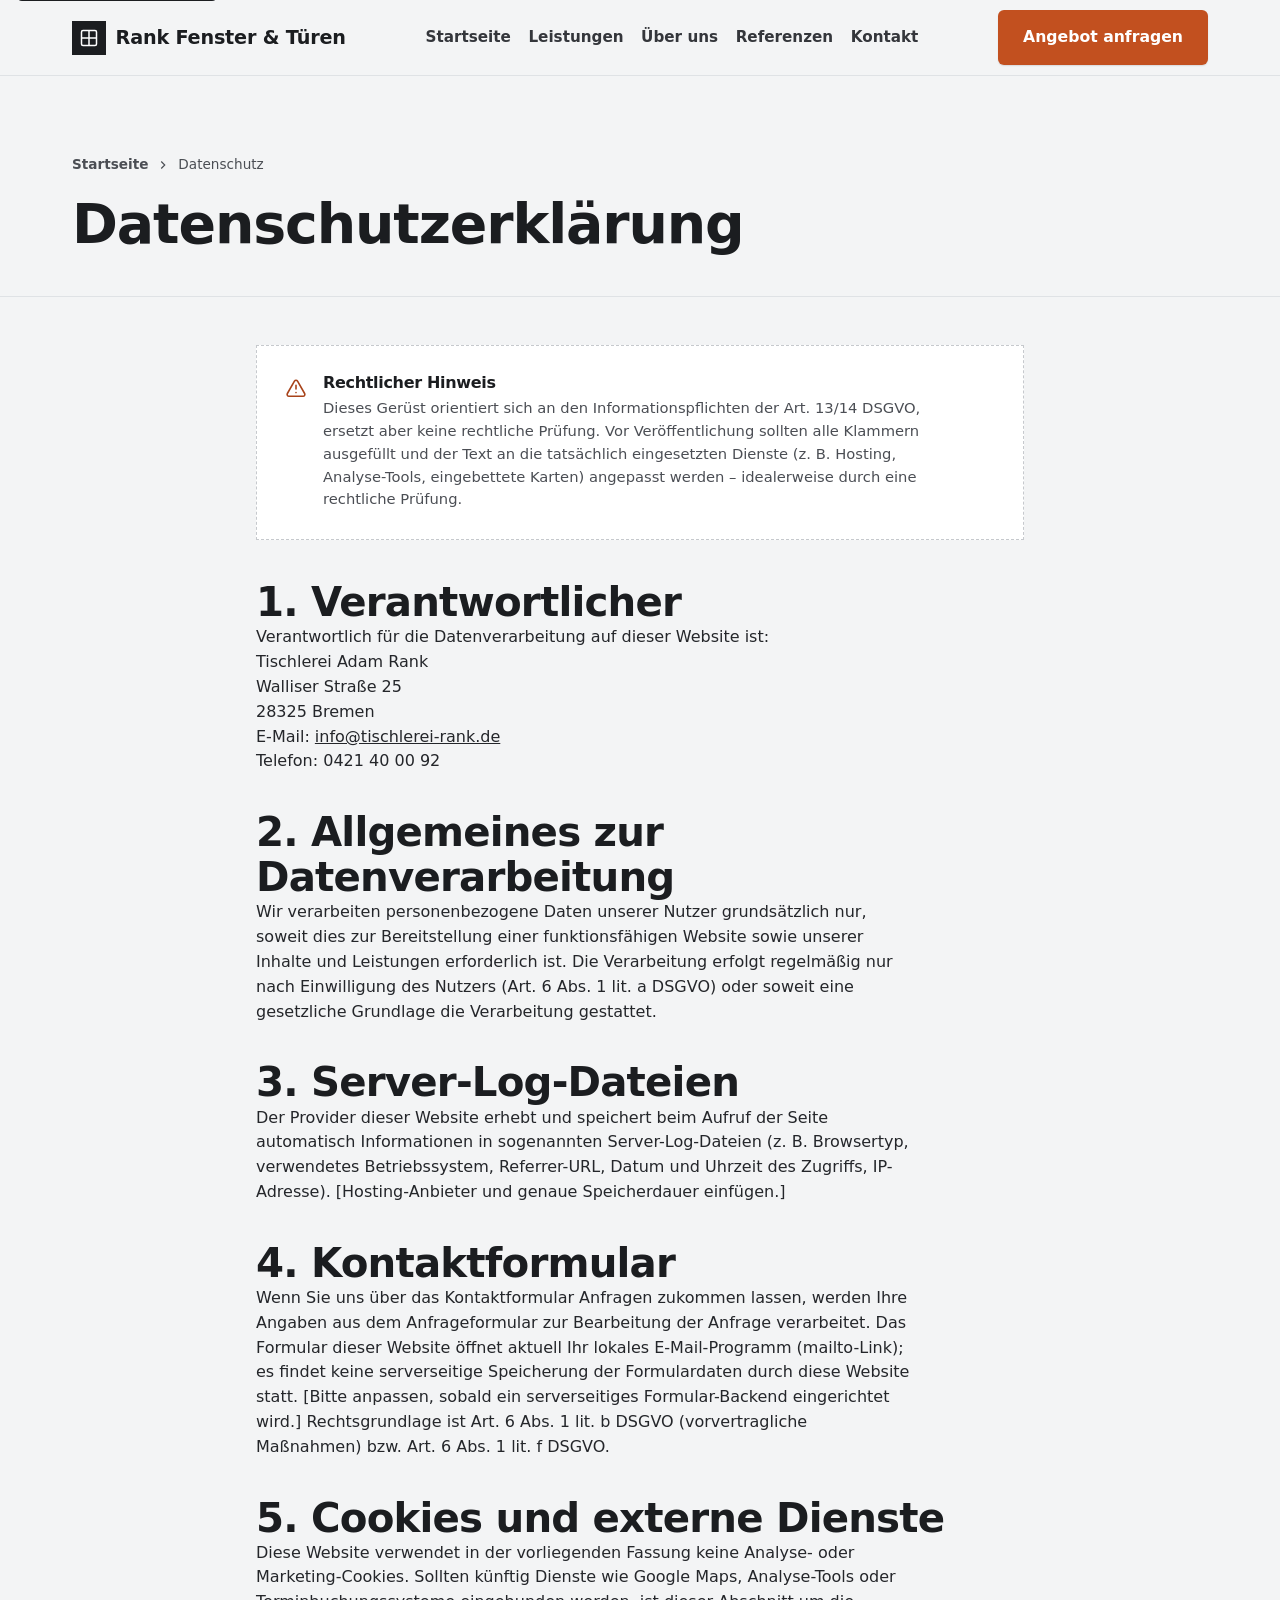
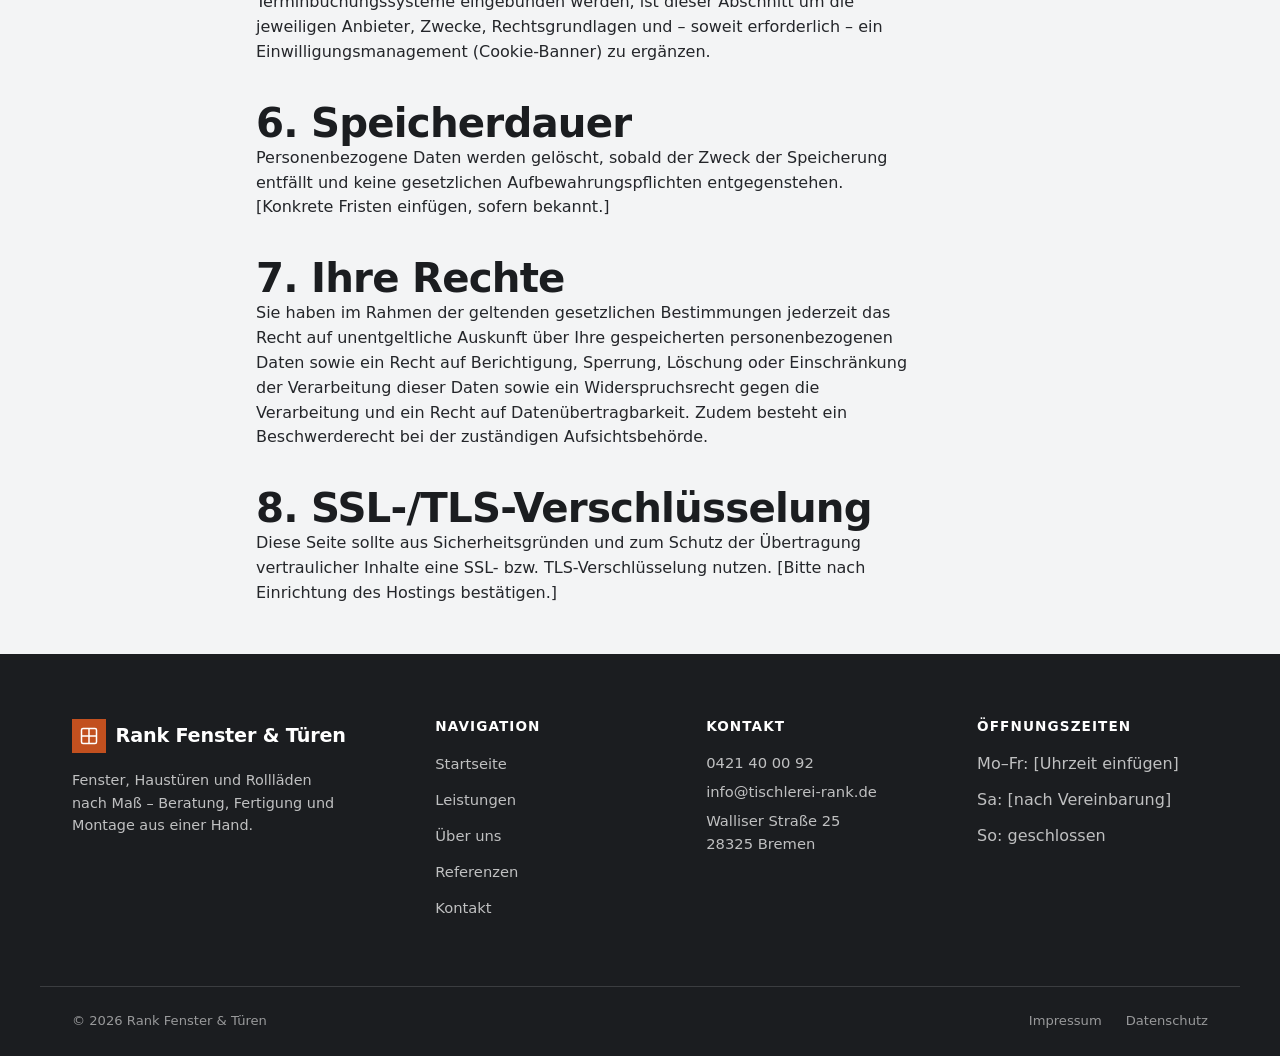
==== commit 38a1a2c9: "Fix heading wrap and divider spacing, add real business contact data - Leistungen-Überschrift bleibt" ====
--- a/datenschutz.html
+++ b/datenschutz.html
@@ -77,11 +77,11 @@
       <h2>1. Verantwortlicher</h2>
       <p>
         Verantwortlich für die Datenverarbeitung auf dieser Website ist:<br>
-        [Vollständiger Name des Unternehmens / Inhabers]<br>
-        [Straße und Hausnummer einfügen]<br>
-        [PLZ und Ort einfügen]<br>
-        E-Mail: <a href="mailto:info@ihre-domain.de" style="text-decoration:underline;">info@ihre-domain.de</a><br>
-        Telefon: [Telefonnummer einfügen]
+        Tischlerei Adam Rank<br>
+        Walliser Straße 25<br>
+        28325 Bremen<br>
+        E-Mail: <a href="mailto:info@tischlerei-rank.de" style="text-decoration:underline;">info@tischlerei-rank.de</a><br>
+        Telefon: 0421 40 00 92
       </p>
 
       <h2 style="margin-top:2.25rem;">2. Allgemeines zur Datenverarbeitung</h2>
@@ -133,9 +133,9 @@
     <div class="footer-col">
       <h3>Kontakt</h3>
       <address>
-        <a href="tel:+49XXXXXXXXX">[Telefonnummer einfügen]</a>
-        <a href="mailto:info@ihre-domain.de">info@ihre-domain.de</a>
-        <span>[Straße und Hausnummer einfügen]<br>[PLZ Ort einfügen]</span>
+        <a href="tel:+49421400092">0421 40 00 92</a>
+        <a href="mailto:info@tischlerei-rank.de">info@tischlerei-rank.de</a>
+        <span>Walliser Straße 25<br>28325 Bremen</span>
       </address>
     </div>
     <div class="footer-col">
--- a/assets/css/style.css
+++ b/assets/css/style.css
@@ -584,6 +584,13 @@
 .trust-item h3 { font-size: 1rem; }
 .trust-item p { font-size: 0.92rem; color: var(--ink-600); }
 
+#leistungen .section-head h2 {
+  hyphens: none;
+}
+@media (min-width: 1100px) {
+  #leistungen .section-head h2 { white-space: nowrap; }
+}
+
 /* ==========================================================================
    Services bento
    ========================================================================== */
@@ -670,10 +677,11 @@
 }
 @media (min-width: 900px) {
   .process-step {
-    padding: 0 1.5rem 0 0;
+    padding: 0 1.5rem;
     border-bottom: none;
     border-right: 1px solid var(--line);
   }
+  .process-step:first-child { padding-left: 0; }
   .process-step:last-child { border-right: none; padding-right: 0; }
 }
 .process-step .num {
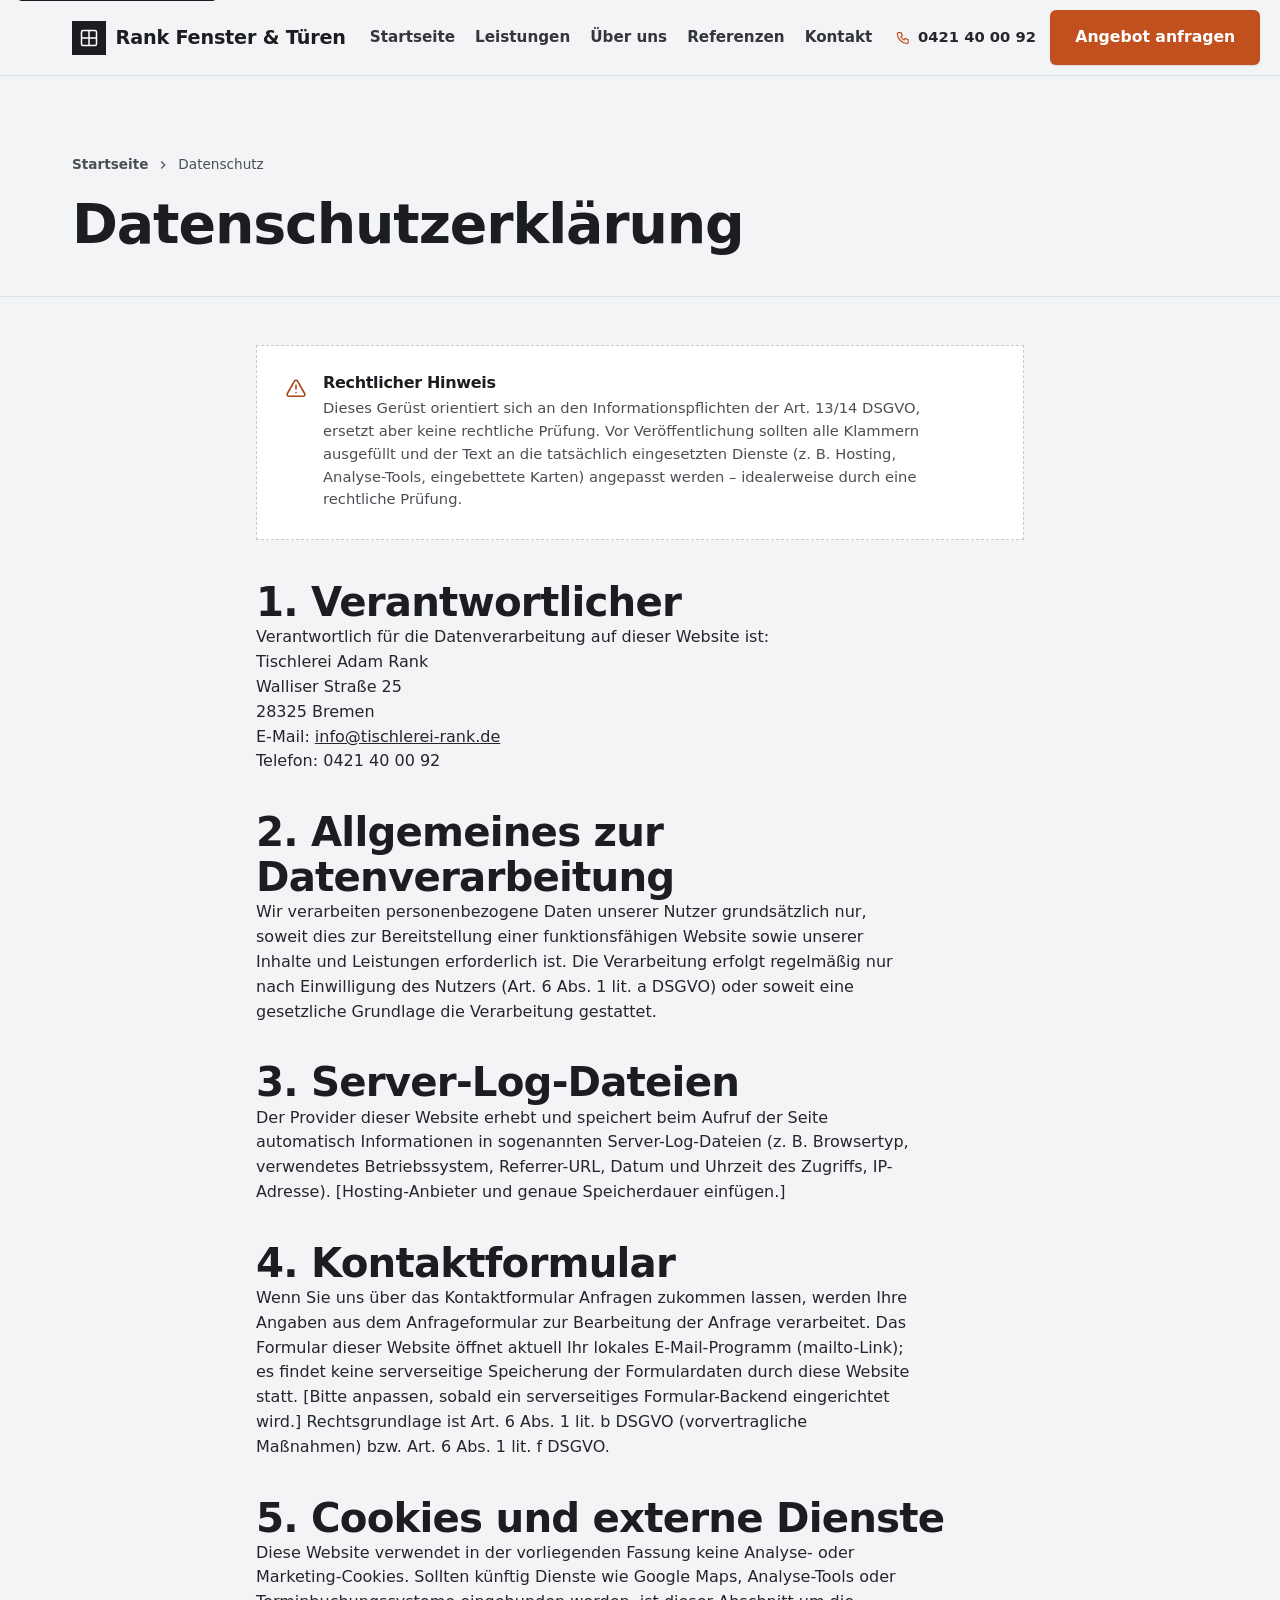
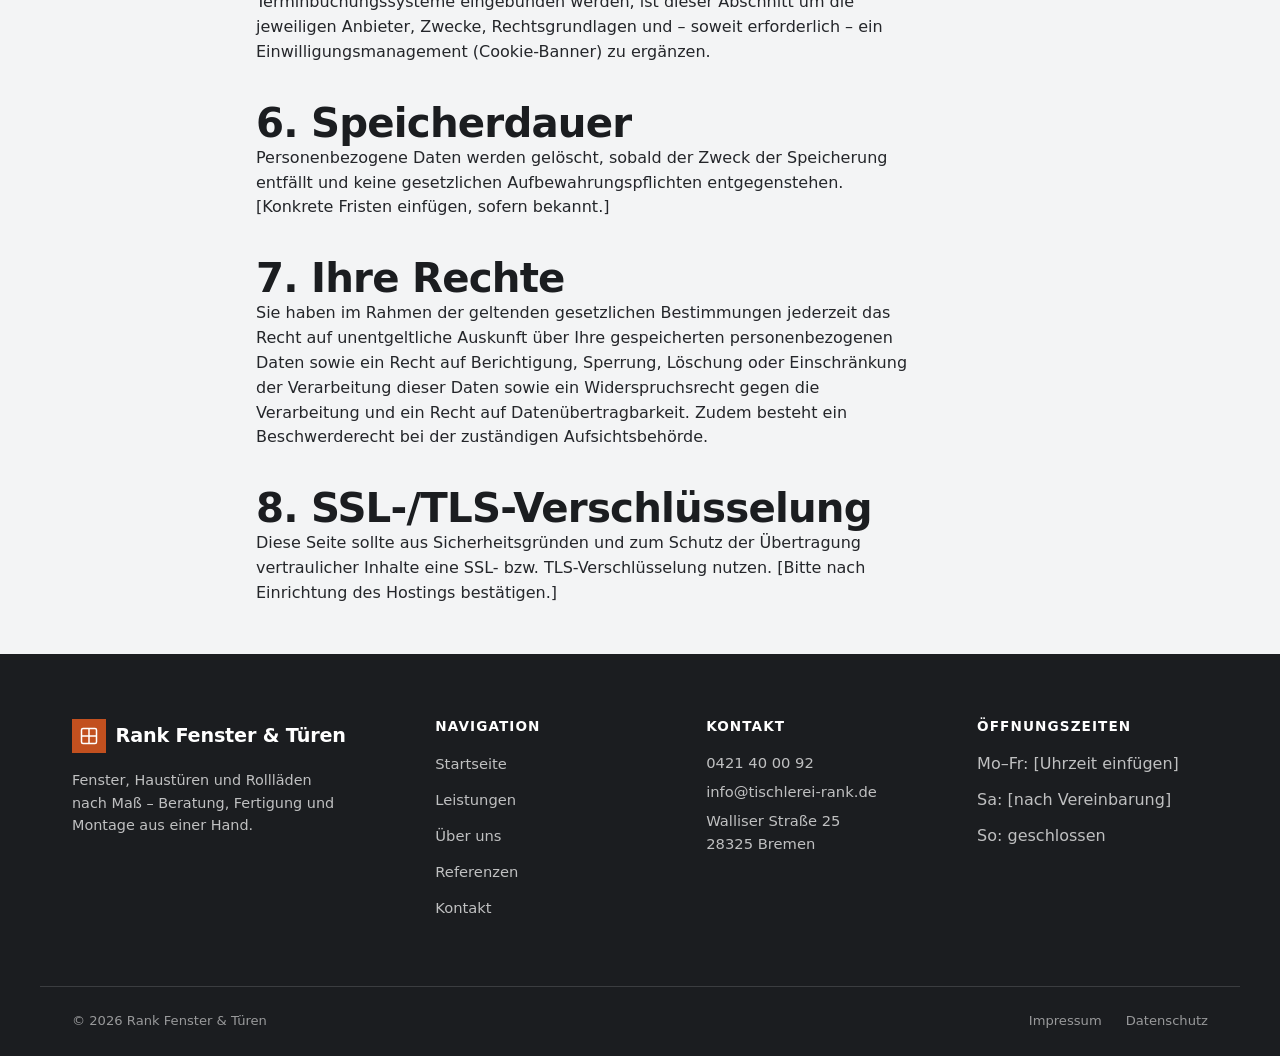
==== commit c997f70e: "Add phone number to the header, fix nav overflow/wrap regression Adds a click-to-call phone link (04" ====
--- a/datenschutz.html
+++ b/datenschutz.html
@@ -31,6 +31,10 @@
       <a href="kontakt.html">Kontakt</a>
     </nav>
     <div class="header-actions">
+      <a class="header-phone" href="tel:+49421400092">
+        <svg viewBox="0 0 24 24" fill="none" stroke="currentColor" stroke-width="1.75" stroke-linecap="round" stroke-linejoin="round" aria-hidden="true"><path d="M4 4h4l2 5-2.5 1.5a11 11 0 0 0 5 5L14 13l5 2v4a2 2 0 0 1-2 2A16 16 0 0 1 2 6a2 2 0 0 1 2-2Z"/></svg>
+        0421 40 00 92
+      </a>
       <a class="btn btn-primary" href="kontakt.html">Angebot anfragen</a>
       <button class="nav-toggle" data-nav-toggle aria-expanded="false" aria-controls="mobile-nav" aria-label="Menü öffnen">
         <svg class="icon-open" viewBox="0 0 24 24" fill="none" stroke="currentColor" stroke-width="1.75" stroke-linecap="round" aria-hidden="true"><path d="M3 6h18M3 12h18M3 18h18"/></svg>
--- a/assets/css/style.css
+++ b/assets/css/style.css
@@ -345,11 +345,11 @@
 .nav-primary {
   display: none;
 }
-@media (min-width: 1024px) {
+@media (min-width: 1140px) {
   .nav-primary {
     display: flex;
     align-items: center;
-    gap: 1.1rem;
+    gap: 1.25rem;
     flex: 1;
     justify-content: center;
   }
@@ -359,6 +359,8 @@
     color: var(--ink-700);
     position: relative;
     padding-block: 0.35rem;
+    white-space: nowrap;
+    flex: none;
   }
   .nav-primary a::after {
     content: "";
@@ -380,8 +382,25 @@
 .header-actions {
   display: flex;
   align-items: center;
-  gap: 0.6rem;
+  gap: 0.9rem;
   flex: none;
+}
+
+.header-phone {
+  display: none;
+  align-items: center;
+  gap: 0.4rem;
+  font-weight: 700;
+  font-size: 0.92rem;
+  color: var(--ink-800);
+  white-space: nowrap;
+}
+.header-phone svg { width: 1.05em; height: 1.05em; color: var(--accent); flex: none; }
+@media (min-width: 1280px) {
+  .header-phone { display: inline-flex; }
+}
+@media (hover: hover) and (pointer: fine) {
+  .header-phone:hover { color: var(--accent-600); }
 }
 
 .header-actions .btn-primary { display: none; }
@@ -400,7 +419,7 @@
   border-radius: var(--radius-control);
   touch-action: manipulation;
 }
-@media (min-width: 1024px) {
+@media (min-width: 1140px) {
   .nav-toggle { display: none; }
 }
 .nav-toggle svg { width: 20px; height: 20px; }
@@ -425,7 +444,7 @@
   transform: translateY(0);
   pointer-events: auto;
 }
-@media (min-width: 1024px) {
+@media (min-width: 1140px) {
   .nav-mobile { display: none; }
 }
 .nav-mobile a {
@@ -462,38 +481,35 @@
   color: #fff;
   overflow: hidden;
 }
+/* Hero-Hintergrund: Foto (Einfamilienhaus, Dämmerung) mit dunklem
+   Verlauf. Links stark abgedunkelt für Textkontrast, rechts klar für
+   die Fassade/Haustür. Bild liegt als CSS-Hintergrund vor, daher kein
+   <img> und kein Alt-Text nötig (rein dekorativ, aria-hidden am Host). */
 .hero-media {
   position: absolute;
   inset: 0;
   z-index: 0;
   background:
-    radial-gradient(60% 55% at 84% 18%, rgba(194, 80, 31, 0.35), rgba(194, 80, 31, 0) 70%),
-    linear-gradient(200deg, #202226 0%, #1b1d20 55%, #17181b 100%);
-  overflow: hidden;
-}
-.hero-media .mullion-grid {
-  position: absolute;
-  inset: 0;
-  background-image:
-    linear-gradient(90deg, rgba(255, 255, 255, 0.07) 1px, transparent 1px),
-    linear-gradient(0deg, rgba(255, 255, 255, 0.07) 1px, transparent 1px);
-  background-size: 8.33% 16.66%;
-}
-.hero-media .pane {
-  position: absolute;
-  border: 1.5px solid rgba(255, 255, 255, 0.16);
-}
-.hero-media .pane--glow {
-  border-color: rgba(243, 195, 172, 0.5);
-  background: linear-gradient(155deg, rgba(194, 80, 31, 0.32), rgba(194, 80, 31, 0) 65%);
-}
-.hero-media::after {
-  content: "";
-  position: absolute;
-  inset: 0;
-  background:
-    linear-gradient(0deg, rgba(17, 18, 20, 0.92) 0%, rgba(17, 18, 20, 0.55) 40%, rgba(17, 18, 20, 0.18) 64%, rgba(17,18,20,0.32) 100%),
-    linear-gradient(100deg, rgba(17, 18, 20, 0.6) 0%, rgba(17, 18, 20, 0) 44%);
+    linear-gradient(
+      90deg,
+      rgba(8, 10, 12, 0.97) 0%,
+      rgba(8, 10, 12, 0.90) 38%,
+      rgba(8, 10, 12, 0.52) 62%,
+      rgba(8, 10, 12, 0.12) 100%
+    ),
+    url("../img/hero-einfamilienhaus.webp") center right / cover no-repeat;
+}
+@media (max-width: 768px) {
+  .hero-media {
+    background:
+      linear-gradient(
+        90deg,
+        rgba(8, 10, 12, 0.97) 0%,
+        rgba(8, 10, 12, 0.94) 55%,
+        rgba(8, 10, 12, 0.72) 100%
+      ),
+      url("../img/hero-einfamilienhaus.webp") 68% center / cover no-repeat;
+  }
 }
 .hero-content {
   position: relative;
@@ -584,13 +600,6 @@
 .trust-item h3 { font-size: 1rem; }
 .trust-item p { font-size: 0.92rem; color: var(--ink-600); }
 
-#leistungen .section-head h2 {
-  hyphens: none;
-}
-@media (min-width: 1100px) {
-  #leistungen .section-head h2 { white-space: nowrap; }
-}
-
 /* ==========================================================================
    Services bento
    ========================================================================== */
@@ -677,11 +686,10 @@
 }
 @media (min-width: 900px) {
   .process-step {
-    padding: 0 1.5rem;
+    padding: 0 1.5rem 0 0;
     border-bottom: none;
     border-right: 1px solid var(--line);
   }
-  .process-step:first-child { padding-left: 0; }
   .process-step:last-child { border-right: none; padding-right: 0; }
 }
 .process-step .num {
@@ -865,6 +873,31 @@
 .page-header {
   padding-block: clamp(3rem, 2.5rem + 3vw, 5.5rem) clamp(2rem, 1.8rem + 1vw, 3rem);
   border-bottom: 1px solid var(--line);
+}
+/* Foto-Variante: Fenster/Rollladen/Haustür-Panorama als ruhiger,
+   heller Hintergrund auf den 4 Unterseiten-Köpfen (Leistungen, Über
+   uns, Referenzen, Kontakt). Startseite und Rechtsseiten bleiben ohne
+   Foto. Rein dekorativ, daher kein <img> und kein Alt-Text. */
+.page-header--photo {
+  background:
+    linear-gradient(
+      90deg,
+      rgba(244, 245, 246, 0.98) 0%,
+      rgba(244, 245, 246, 0.94) 52%,
+      rgba(244, 245, 246, 0.66) 72%,
+      rgba(244, 245, 246, 0.22) 100%
+    ),
+    url("../img/unterseiten-header.webp") center right / cover no-repeat;
+}
+@media (max-width: 768px) {
+  .page-header--photo {
+    background:
+      linear-gradient(
+        rgba(244, 245, 246, 0.93),
+        rgba(244, 245, 246, 0.93)
+      ),
+      url("../img/unterseiten-header.webp") 78% center / cover no-repeat;
+  }
 }
 .breadcrumb {
   display: flex;
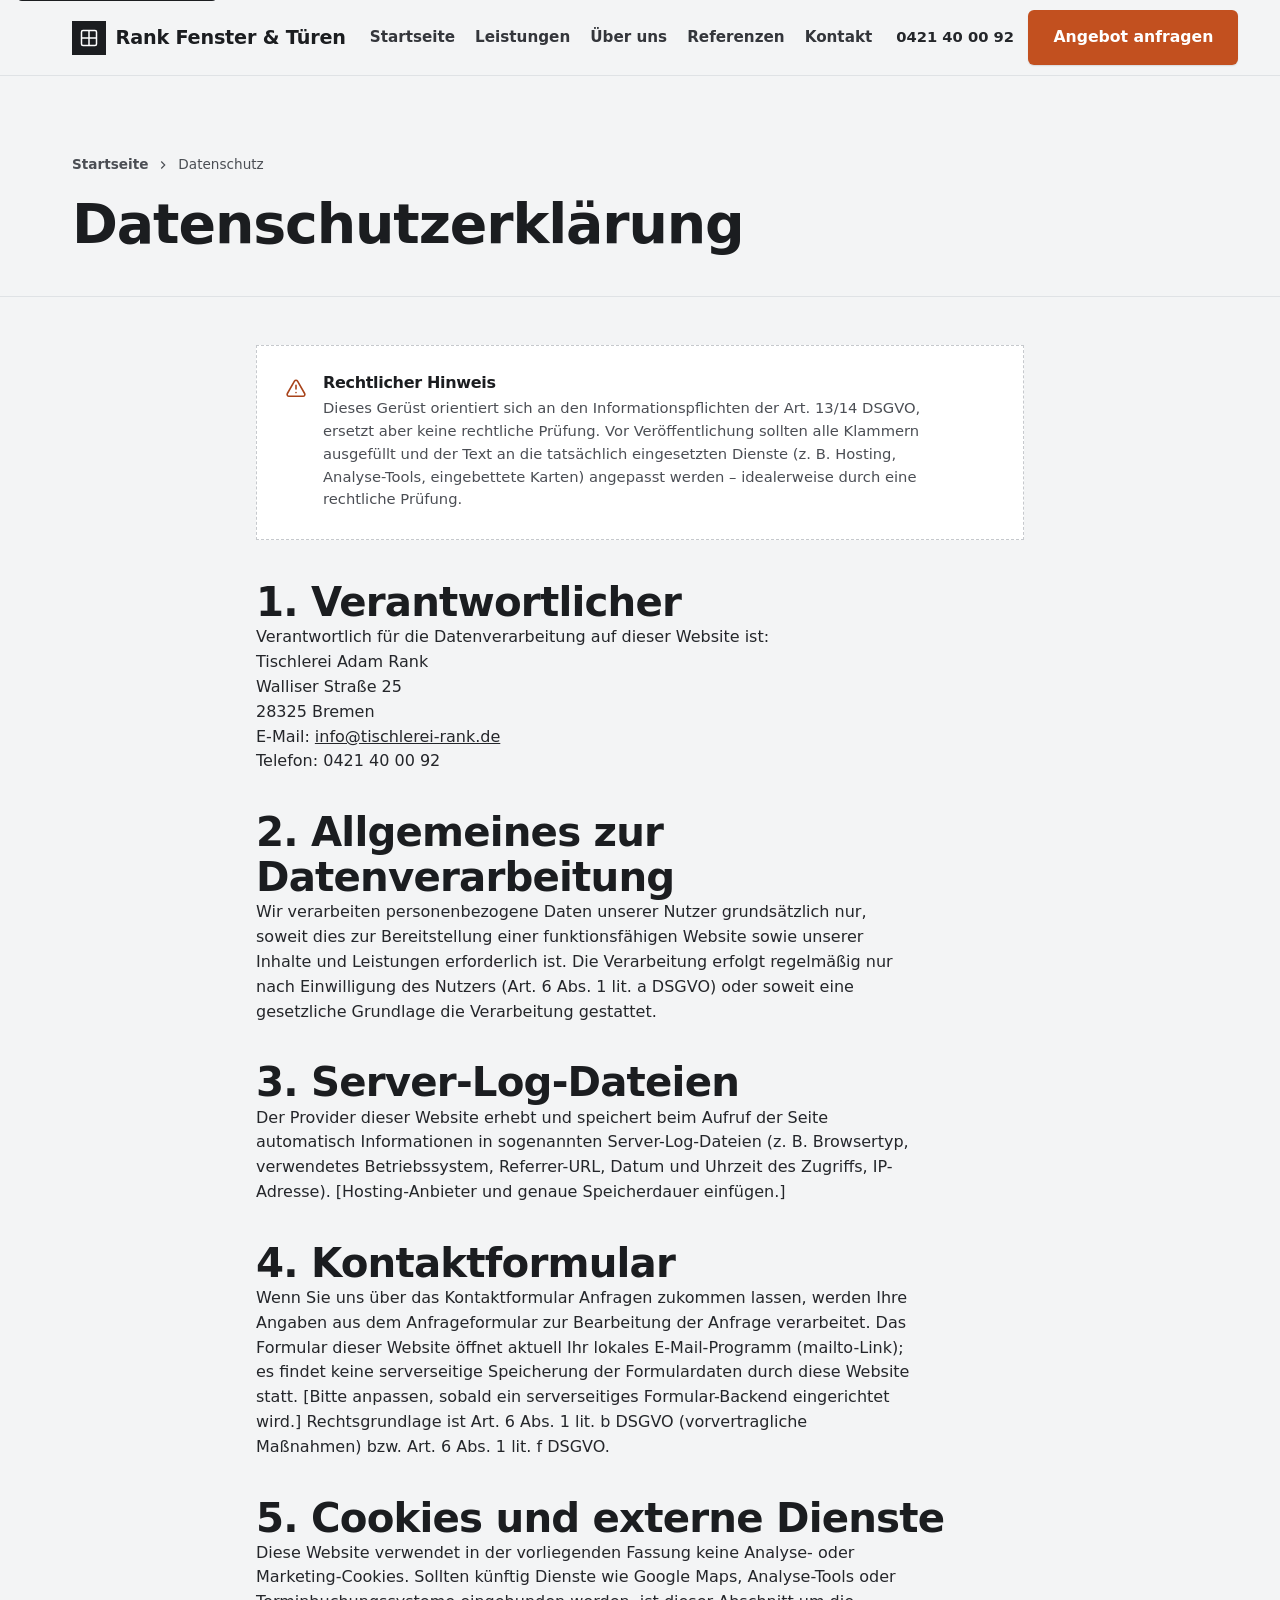
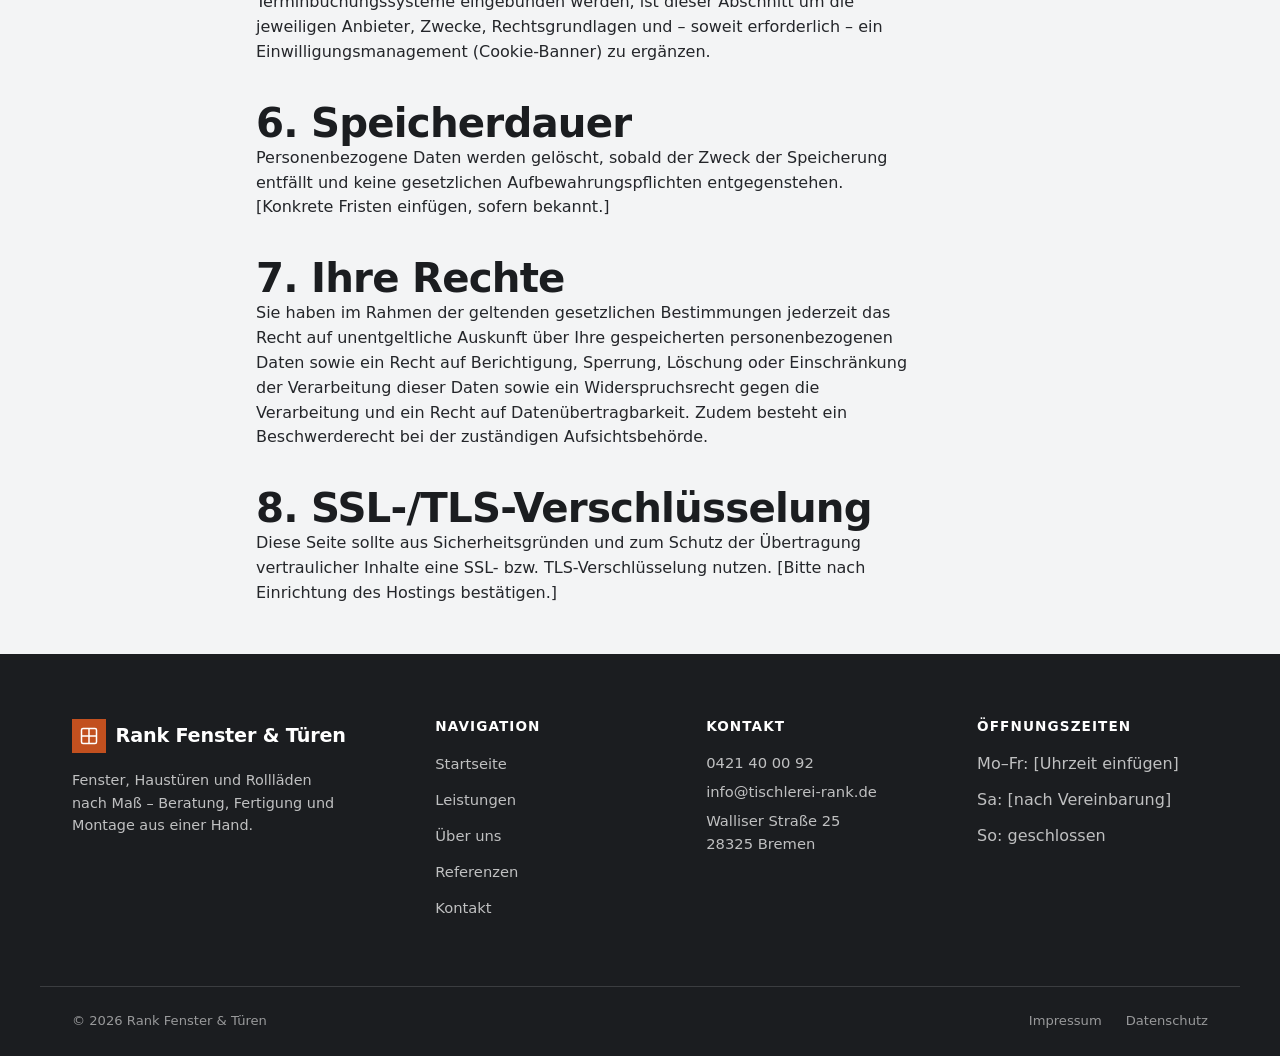
==== commit f7bdae8c: "Header phone as plain text; fix page-header image vertical shift Drops the phone icon from the deskt" ====
--- a/datenschutz.html
+++ b/datenschutz.html
@@ -31,10 +31,7 @@
       <a href="kontakt.html">Kontakt</a>
     </nav>
     <div class="header-actions">
-      <a class="header-phone" href="tel:+49421400092">
-        <svg viewBox="0 0 24 24" fill="none" stroke="currentColor" stroke-width="1.75" stroke-linecap="round" stroke-linejoin="round" aria-hidden="true"><path d="M4 4h4l2 5-2.5 1.5a11 11 0 0 0 5 5L14 13l5 2v4a2 2 0 0 1-2 2A16 16 0 0 1 2 6a2 2 0 0 1 2-2Z"/></svg>
-        0421 40 00 92
-      </a>
+      <a class="header-phone" href="tel:+49421400092">0421 40 00 92</a>
       <a class="btn btn-primary" href="kontakt.html">Angebot anfragen</a>
       <button class="nav-toggle" data-nav-toggle aria-expanded="false" aria-controls="mobile-nav" aria-label="Menü öffnen">
         <svg class="icon-open" viewBox="0 0 24 24" fill="none" stroke="currentColor" stroke-width="1.75" stroke-linecap="round" aria-hidden="true"><path d="M3 6h18M3 12h18M3 18h18"/></svg>
--- a/assets/css/style.css
+++ b/assets/css/style.css
@@ -388,16 +388,13 @@
 
 .header-phone {
   display: none;
-  align-items: center;
-  gap: 0.4rem;
   font-weight: 700;
   font-size: 0.92rem;
   color: var(--ink-800);
   white-space: nowrap;
 }
-.header-phone svg { width: 1.05em; height: 1.05em; color: var(--accent); flex: none; }
 @media (min-width: 1280px) {
-  .header-phone { display: inline-flex; }
+  .header-phone { display: inline-block; }
 }
 @media (hover: hover) and (pointer: fine) {
   .header-phone:hover { color: var(--accent-600); }
@@ -887,7 +884,7 @@
       rgba(244, 245, 246, 0.66) 72%,
       rgba(244, 245, 246, 0.22) 100%
     ),
-    url("../img/unterseiten-header.webp") center right / cover no-repeat;
+    url("../img/unterseiten-header.webp") top right / cover no-repeat;
 }
 @media (max-width: 768px) {
   .page-header--photo {
@@ -896,7 +893,7 @@
         rgba(244, 245, 246, 0.93),
         rgba(244, 245, 246, 0.93)
       ),
-      url("../img/unterseiten-header.webp") 78% center / cover no-repeat;
+      url("../img/unterseiten-header.webp") 78% top / cover no-repeat;
   }
 }
 .breadcrumb {
